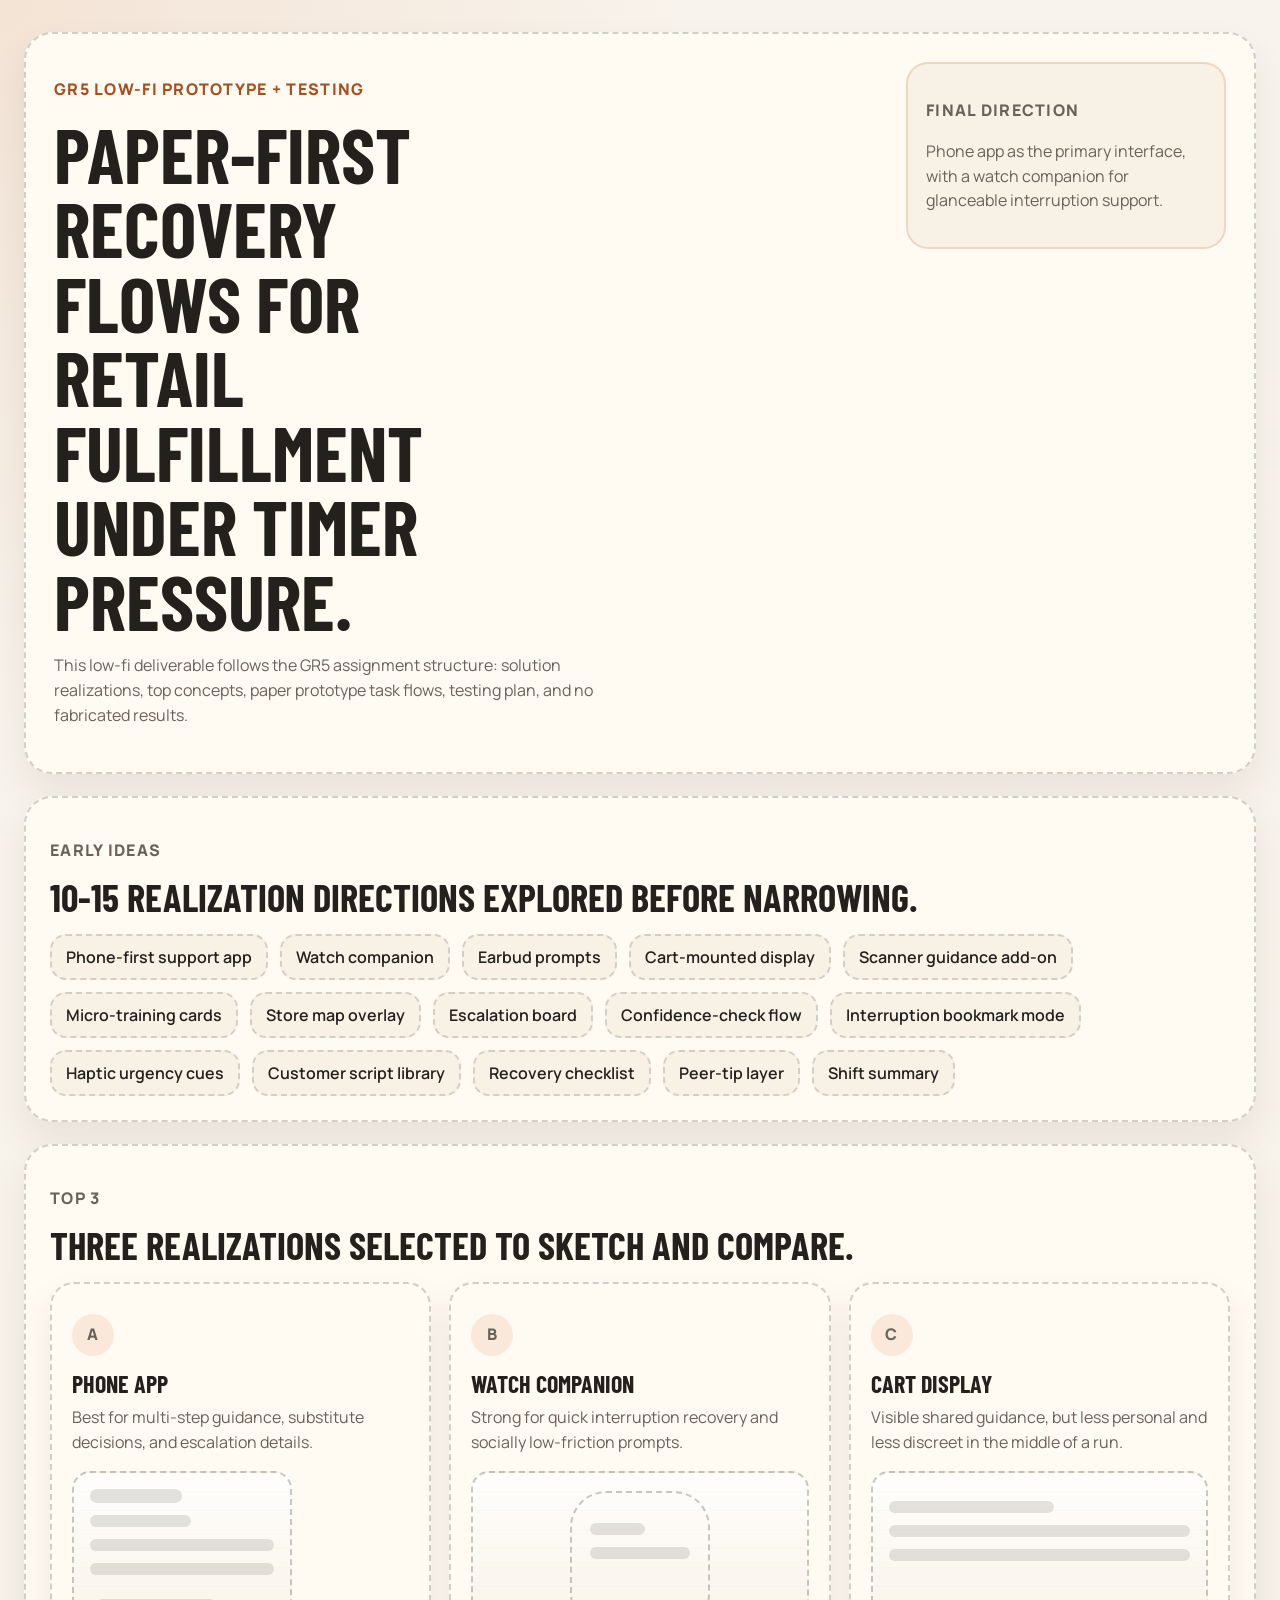
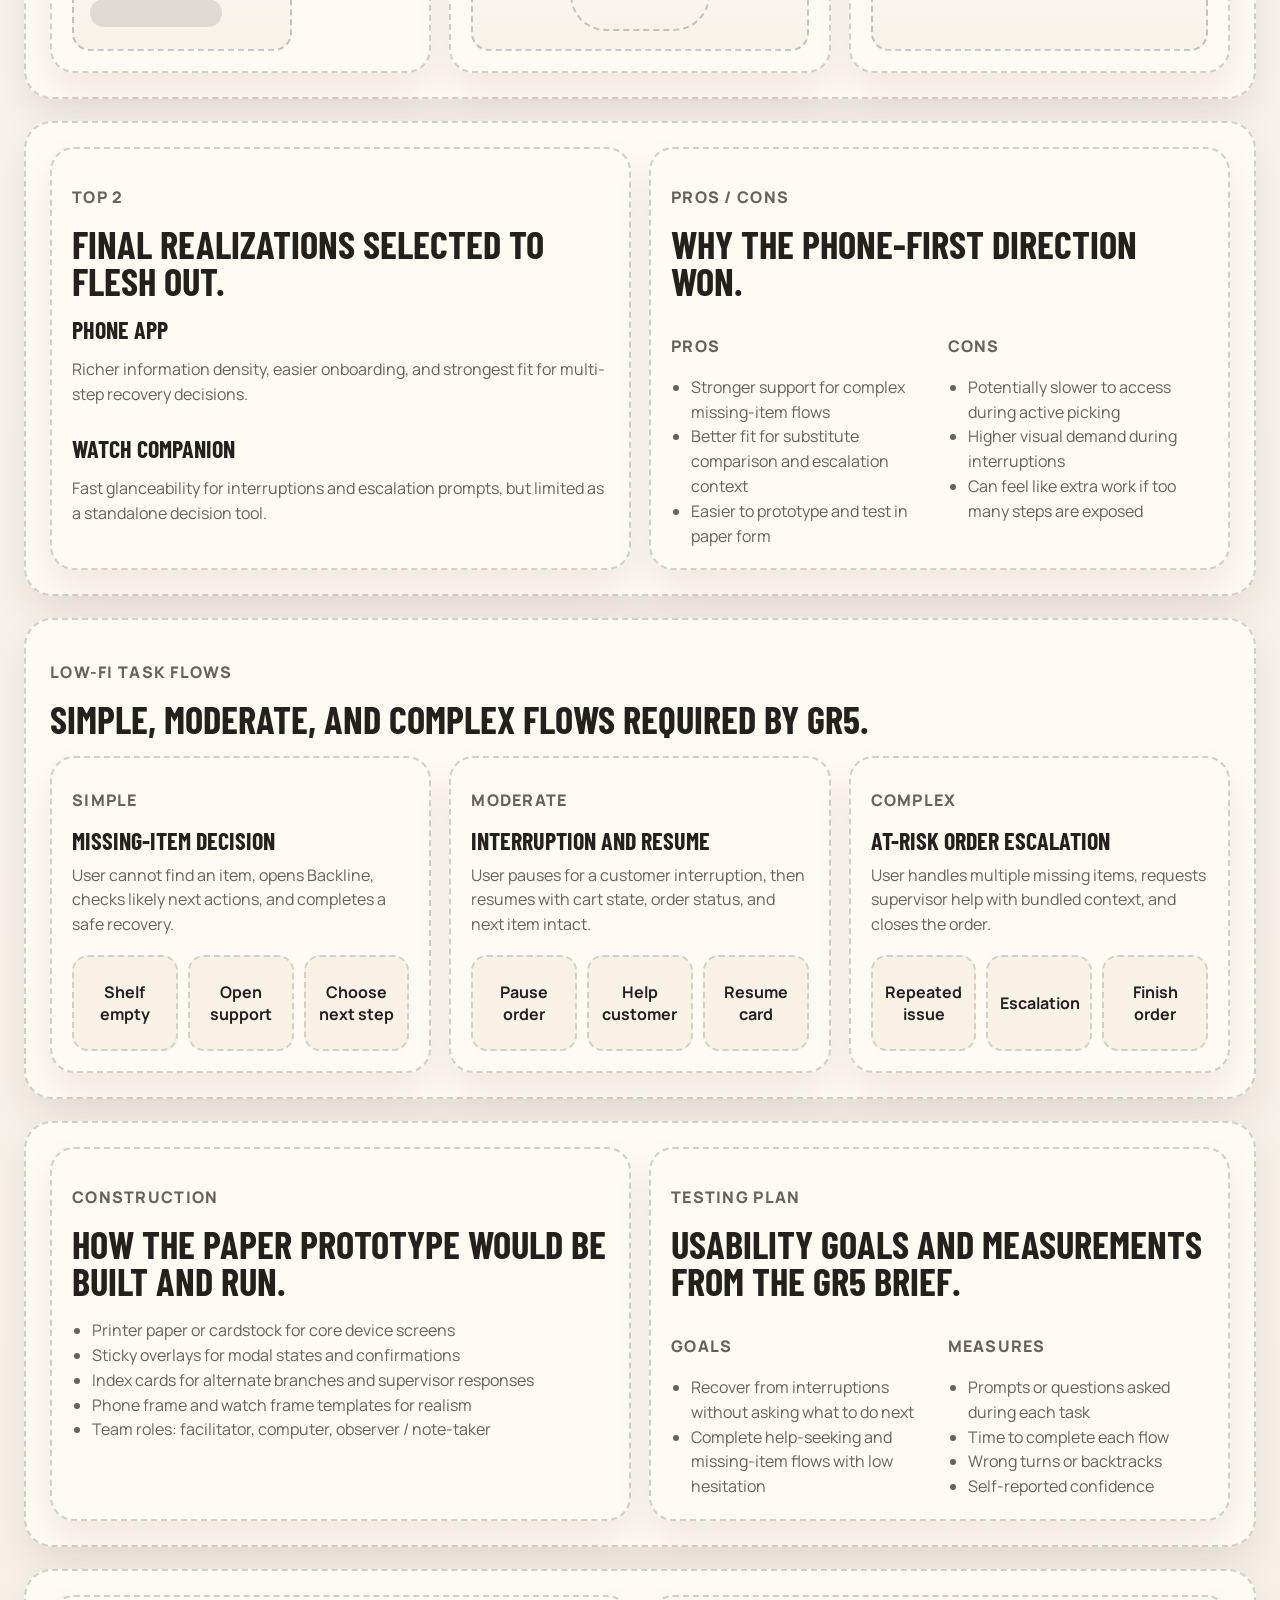
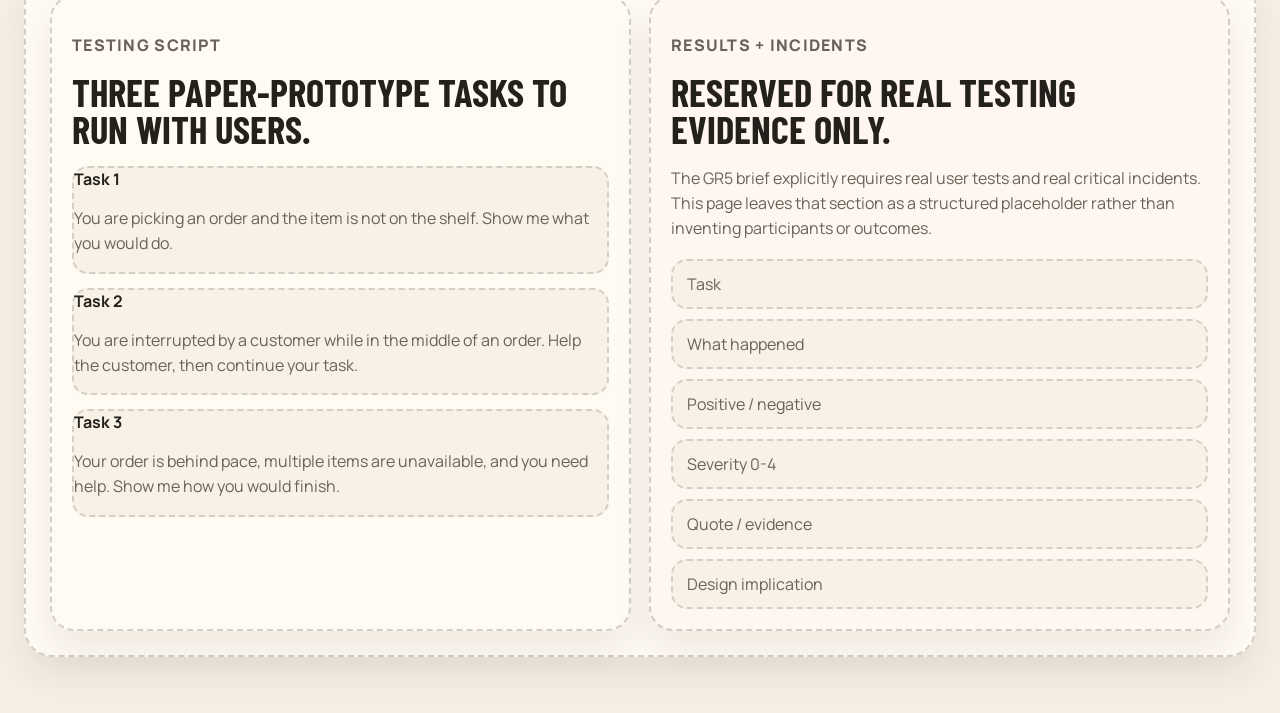
==== gr5/index.html @ 8fedb5a1 "Add GR5 and GR6 deliverables" ====
<!DOCTYPE html>
<html lang="en">
  <head>
    <meta charset="UTF-8" />
    <meta name="viewport" content="width=device-width, initial-scale=1.0" />
    <title>Backline GR5 Low-Fi Prototype</title>
    <link rel="preconnect" href="https://fonts.googleapis.com" />
    <link rel="preconnect" href="https://fonts.gstatic.com" crossorigin />
    <link
      href="https://fonts.googleapis.com/css2?family=Barlow+Condensed:wght@500;700&family=Manrope:wght@400;500;600;700&display=swap"
      rel="stylesheet"
    />
    <link rel="stylesheet" href="gr5.css" />
  </head>
  <body>
    <main class="board">
      <header class="hero">
        <div>
          <p class="eyebrow">GR5 Low-Fi Prototype + Testing</p>
          <h1>Paper-first recovery flows for retail fulfillment under timer pressure.</h1>
          <p class="lead">
            This low-fi deliverable follows the GR5 assignment structure: solution realizations,
            top concepts, paper prototype task flows, testing plan, and no fabricated results.
          </p>
        </div>
        <div class="hero-note">
          <p class="note-label">Final direction</p>
          <p>Phone app as the primary interface, with a watch companion for glanceable interruption support.</p>
        </div>
      </header>

      <section class="section">
        <div class="section-head">
          <p class="eyebrow">Early Ideas</p>
          <h2>10-15 realization directions explored before narrowing.</h2>
        </div>
        <div class="idea-cloud">
          <span>Phone-first support app</span>
          <span>Watch companion</span>
          <span>Earbud prompts</span>
          <span>Cart-mounted display</span>
          <span>Scanner guidance add-on</span>
          <span>Micro-training cards</span>
          <span>Store map overlay</span>
          <span>Escalation board</span>
          <span>Confidence-check flow</span>
          <span>Interruption bookmark mode</span>
          <span>Haptic urgency cues</span>
          <span>Customer script library</span>
          <span>Recovery checklist</span>
          <span>Peer-tip layer</span>
          <span>Shift summary</span>
        </div>
      </section>

      <section class="section">
        <div class="section-head">
          <p class="eyebrow">Top 3</p>
          <h2>Three realizations selected to sketch and compare.</h2>
        </div>
        <div class="concept-grid">
          <article class="concept-card">
            <p class="card-tag">A</p>
            <h3>Phone app</h3>
            <p>Best for multi-step guidance, substitute decisions, and escalation details.</p>
            <div class="paper phone-paper">
              <div class="paper-top"></div>
              <div class="paper-line short"></div>
              <div class="paper-line"></div>
              <div class="paper-line"></div>
              <div class="paper-button"></div>
            </div>
          </article>
          <article class="concept-card">
            <p class="card-tag">B</p>
            <h3>Watch companion</h3>
            <p>Strong for quick interruption recovery and socially low-friction prompts.</p>
            <div class="paper watch-paper">
              <div class="paper-watch-face">
                <div class="paper-line short"></div>
                <div class="paper-line"></div>
              </div>
            </div>
          </article>
          <article class="concept-card">
            <p class="card-tag">C</p>
            <h3>Cart display</h3>
            <p>Visible shared guidance, but less personal and less discreet in the middle of a run.</p>
            <div class="paper cart-paper">
              <div class="paper-line short"></div>
              <div class="paper-line"></div>
              <div class="paper-line"></div>
            </div>
          </article>
        </div>
      </section>

      <section class="section split">
        <article class="panel">
          <div class="section-head">
            <p class="eyebrow">Top 2</p>
            <h2>Final realizations selected to flesh out.</h2>
          </div>
          <div class="decision-list">
            <div>
              <h3>Phone app</h3>
              <p>Richer information density, easier onboarding, and strongest fit for multi-step recovery decisions.</p>
            </div>
            <div>
              <h3>Watch companion</h3>
              <p>Fast glanceability for interruptions and escalation prompts, but limited as a standalone decision tool.</p>
            </div>
          </div>
        </article>
        <article class="panel">
          <div class="section-head">
            <p class="eyebrow">Pros / Cons</p>
            <h2>Why the phone-first direction won.</h2>
          </div>
          <div class="pros-cons">
            <div>
              <p class="mini-head">Pros</p>
              <ul>
                <li>Stronger support for complex missing-item flows</li>
                <li>Better fit for substitute comparison and escalation context</li>
                <li>Easier to prototype and test in paper form</li>
              </ul>
            </div>
            <div>
              <p class="mini-head">Cons</p>
              <ul>
                <li>Potentially slower to access during active picking</li>
                <li>Higher visual demand during interruptions</li>
                <li>Can feel like extra work if too many steps are exposed</li>
              </ul>
            </div>
          </div>
        </article>
      </section>

      <section class="section">
        <div class="section-head">
          <p class="eyebrow">Low-Fi Task Flows</p>
          <h2>Simple, moderate, and complex flows required by GR5.</h2>
        </div>
        <div class="flow-grid">
          <article class="flow-card">
            <p class="flow-level">Simple</p>
            <h3>Missing-item decision</h3>
            <p>User cannot find an item, opens Backline, checks likely next actions, and completes a safe recovery.</p>
            <div class="sketch-strip">
              <div class="sketch-card">Shelf empty</div>
              <div class="sketch-card">Open support</div>
              <div class="sketch-card">Choose next step</div>
            </div>
          </article>
          <article class="flow-card">
            <p class="flow-level">Moderate</p>
            <h3>Interruption and resume</h3>
            <p>User pauses for a customer interruption, then resumes with cart state, order status, and next item intact.</p>
            <div class="sketch-strip">
              <div class="sketch-card">Pause order</div>
              <div class="sketch-card">Help customer</div>
              <div class="sketch-card">Resume card</div>
            </div>
          </article>
          <article class="flow-card">
            <p class="flow-level">Complex</p>
            <h3>At-risk order escalation</h3>
            <p>User handles multiple missing items, requests supervisor help with bundled context, and closes the order.</p>
            <div class="sketch-strip">
              <div class="sketch-card">Repeated issue</div>
              <div class="sketch-card">Escalation</div>
              <div class="sketch-card">Finish order</div>
            </div>
          </article>
        </div>
      </section>

      <section class="section split">
        <article class="panel">
          <div class="section-head">
            <p class="eyebrow">Construction</p>
            <h2>How the paper prototype would be built and run.</h2>
          </div>
          <ul class="detail-list">
            <li>Printer paper or cardstock for core device screens</li>
            <li>Sticky overlays for modal states and confirmations</li>
            <li>Index cards for alternate branches and supervisor responses</li>
            <li>Phone frame and watch frame templates for realism</li>
            <li>Team roles: facilitator, computer, observer / note-taker</li>
          </ul>
        </article>
        <article class="panel">
          <div class="section-head">
            <p class="eyebrow">Testing Plan</p>
            <h2>Usability goals and measurements from the GR5 brief.</h2>
          </div>
          <div class="test-grid">
            <div>
              <p class="mini-head">Goals</p>
              <ul>
                <li>Recover from interruptions without asking what to do next</li>
                <li>Complete help-seeking and missing-item flows with low hesitation</li>
              </ul>
            </div>
            <div>
              <p class="mini-head">Measures</p>
              <ul>
                <li>Prompts or questions asked during each task</li>
                <li>Time to complete each flow</li>
                <li>Wrong turns or backtracks</li>
                <li>Self-reported confidence</li>
              </ul>
            </div>
          </div>
        </article>
      </section>

      <section class="section split">
        <article class="panel">
          <div class="section-head">
            <p class="eyebrow">Testing Script</p>
            <h2>Three paper-prototype tasks to run with users.</h2>
          </div>
          <div class="script-stack">
            <div><strong>Task 1</strong><p>You are picking an order and the item is not on the shelf. Show me what you would do.</p></div>
            <div><strong>Task 2</strong><p>You are interrupted by a customer while in the middle of an order. Help the customer, then continue your task.</p></div>
            <div><strong>Task 3</strong><p>Your order is behind pace, multiple items are unavailable, and you need help. Show me how you would finish.</p></div>
          </div>
        </article>
        <article class="panel warning-panel">
          <div class="section-head">
            <p class="eyebrow">Results + Incidents</p>
            <h2>Reserved for real testing evidence only.</h2>
          </div>
          <p>
            The GR5 brief explicitly requires real user tests and real critical incidents. This page
            leaves that section as a structured placeholder rather than inventing participants or outcomes.
          </p>
          <div class="incident-template">
            <span>Task</span>
            <span>What happened</span>
            <span>Positive / negative</span>
            <span>Severity 0-4</span>
            <span>Quote / evidence</span>
            <span>Design implication</span>
          </div>
        </article>
      </section>
    </main>
  </body>
</html>
---- gr5/gr5.css ----
:root {
  --bg: #f5efe5;
  --paper: #fffaf2;
  --paper-2: #f7f1e6;
  --ink: #24211d;
  --muted: #6a625a;
  --accent: #d36b2d;
  --accent-dark: #a84e1d;
  --line: rgba(36, 33, 29, 0.2);
  --shadow: 0 18px 36px rgba(52, 41, 31, 0.08);
}

* {
  box-sizing: border-box;
}

body {
  margin: 0;
  font-family: "Manrope", sans-serif;
  color: var(--ink);
  background:
    radial-gradient(circle at top left, rgba(211, 107, 45, 0.12), transparent 18%),
    linear-gradient(180deg, #f8f4ed 0%, var(--bg) 100%);
}

.board {
  max-width: 1380px;
  margin: 0 auto;
  padding: 32px 24px 56px;
}

.hero,
.section,
.panel,
.concept-card,
.flow-card {
  background: var(--paper);
  border: 2px dashed var(--line);
  box-shadow: var(--shadow);
}

.hero {
  display: grid;
  grid-template-columns: minmax(0, 1.2fr) 320px;
  gap: 24px;
  padding: 28px;
  border-radius: 28px;
}

.eyebrow,
.note-label,
.card-tag,
.flow-level,
.mini-head {
  text-transform: uppercase;
  letter-spacing: 0.08em;
  font-weight: 800;
}

.eyebrow,
.note-label,
.flow-level,
.mini-head {
  color: var(--accent-dark);
}

h1,
h2,
h3 {
  margin: 0;
  font-family: "Barlow Condensed", sans-serif;
  text-transform: uppercase;
  line-height: 0.97;
}

h1 {
  margin-top: 10px;
  max-width: 12ch;
  font-size: clamp(3.2rem, 6vw, 5.4rem);
}

h2 {
  margin-top: 8px;
  font-size: clamp(2.1rem, 3vw, 3.4rem);
}

h3 {
  font-size: 1.5rem;
}

.lead,
.hero-note p,
.section p,
li {
  color: var(--muted);
  line-height: 1.55;
}

.lead {
  margin-top: 16px;
  max-width: 56ch;
}

.hero-note {
  align-self: start;
  padding: 18px;
  border-radius: 22px;
  background: var(--paper-2);
  border: 2px solid rgba(211, 107, 45, 0.2);
}

.section {
  margin-top: 22px;
  padding: 24px;
  border-radius: 28px;
}

.section-head {
  margin-bottom: 18px;
}

.idea-cloud {
  display: flex;
  flex-wrap: wrap;
  gap: 12px;
}

.idea-cloud span,
.script-stack div,
.incident-template span {
  border-radius: 16px;
  background: var(--paper-2);
  border: 2px dashed rgba(36, 33, 29, 0.16);
}

.idea-cloud span {
  padding: 10px 14px;
  color: var(--ink);
  font-weight: 600;
}

.concept-grid,
.flow-grid {
  display: grid;
  gap: 18px;
}

.concept-grid {
  grid-template-columns: repeat(3, minmax(0, 1fr));
}

.concept-card,
.flow-card,
.panel {
  padding: 20px;
  border-radius: 24px;
}

.card-tag {
  display: inline-flex;
  align-items: center;
  justify-content: center;
  width: 42px;
  height: 42px;
  border-radius: 50%;
  background: rgba(211, 107, 45, 0.12);
}

.concept-card p,
.flow-card p {
  margin-top: 10px;
}

.paper {
  margin-top: 16px;
  min-height: 180px;
  padding: 16px;
  border-radius: 18px;
  background:
    linear-gradient(180deg, rgba(255, 255, 255, 0.7), rgba(247, 241, 230, 0.9)),
    repeating-linear-gradient(
      180deg,
      transparent,
      transparent 18px,
      rgba(36, 33, 29, 0.06) 18px,
      rgba(36, 33, 29, 0.06) 19px
    );
  border: 2px dashed rgba(36, 33, 29, 0.24);
}

.phone-paper {
  max-width: 220px;
}

.watch-paper {
  display: grid;
  place-items: center;
}

.paper-watch-face {
  width: 140px;
  height: 140px;
  padding: 18px;
  border-radius: 36px;
  border: 2px dashed rgba(36, 33, 29, 0.24);
}

.paper-top,
.paper-line,
.paper-button {
  border-radius: 999px;
  background: rgba(36, 33, 29, 0.12);
}

.paper-top {
  width: 50%;
  height: 14px;
}

.paper-line {
  margin-top: 12px;
  height: 12px;
}

.paper-line.short {
  width: 55%;
}

.paper-button {
  margin-top: 24px;
  width: 72%;
  height: 28px;
}

.split {
  display: grid;
  grid-template-columns: repeat(2, minmax(0, 1fr));
  gap: 18px;
}

.decision-list,
.test-grid,
.script-stack {
  display: grid;
  gap: 14px;
}

.pros-cons,
.test-grid {
  display: grid;
  grid-template-columns: repeat(2, minmax(0, 1fr));
  gap: 16px;
}

ul {
  margin: 12px 0 0;
  padding-left: 20px;
}

.flow-grid {
  grid-template-columns: repeat(3, minmax(0, 1fr));
}

.sketch-strip {
  display: grid;
  grid-template-columns: repeat(3, minmax(0, 1fr));
  gap: 10px;
  margin-top: 18px;
}

.sketch-card {
  display: grid;
  place-items: center;
  min-height: 96px;
  padding: 12px;
  text-align: center;
  color: var(--ink);
  font-weight: 700;
  border-radius: 16px;
  background: var(--paper-2);
  border: 2px dashed rgba(36, 33, 29, 0.16);
}

.warning-panel {
  background: #fff7ef;
}

.incident-template {
  margin-top: 18px;
  display: grid;
  gap: 10px;
}

.incident-template span {
  display: block;
  padding: 12px 14px;
  color: var(--muted);
}

@media (max-width: 980px) {
  .hero,
  .concept-grid,
  .flow-grid,
  .split,
  .pros-cons,
  .test-grid {
    grid-template-columns: 1fr;
  }
}
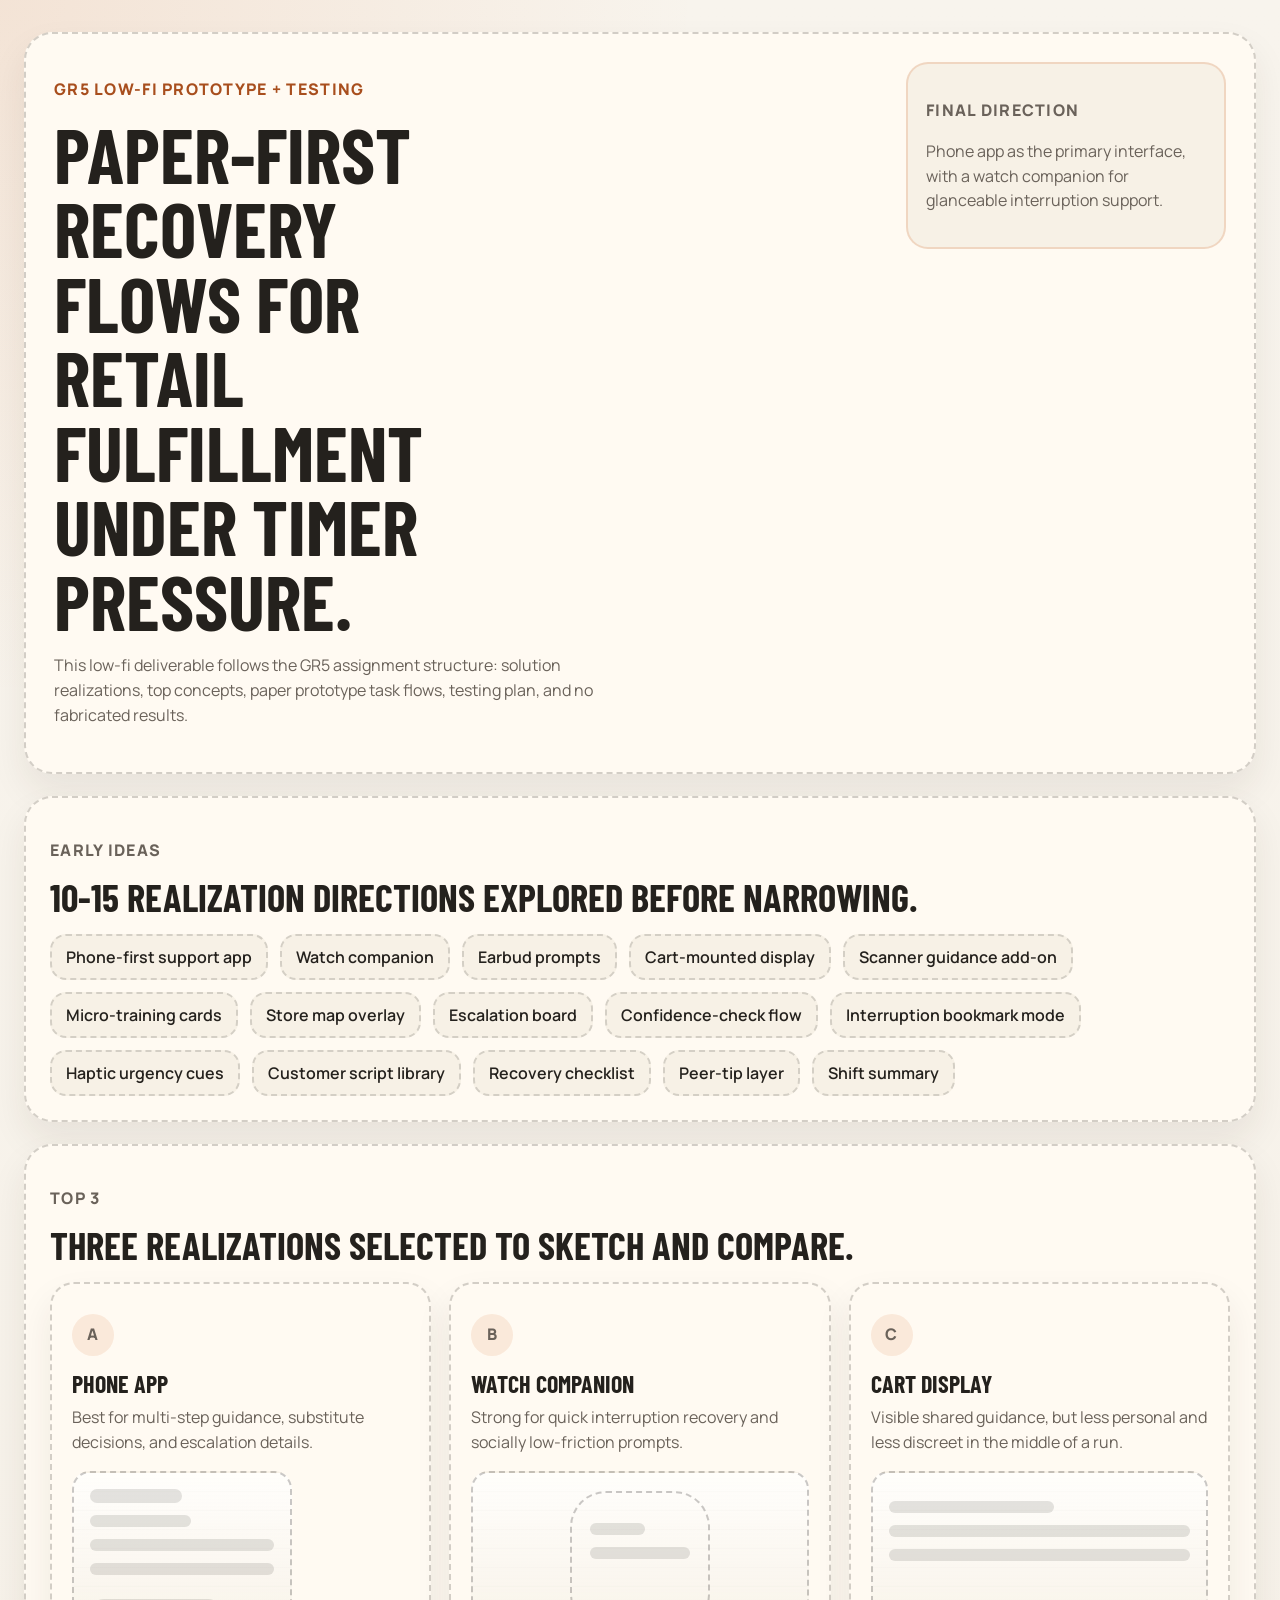
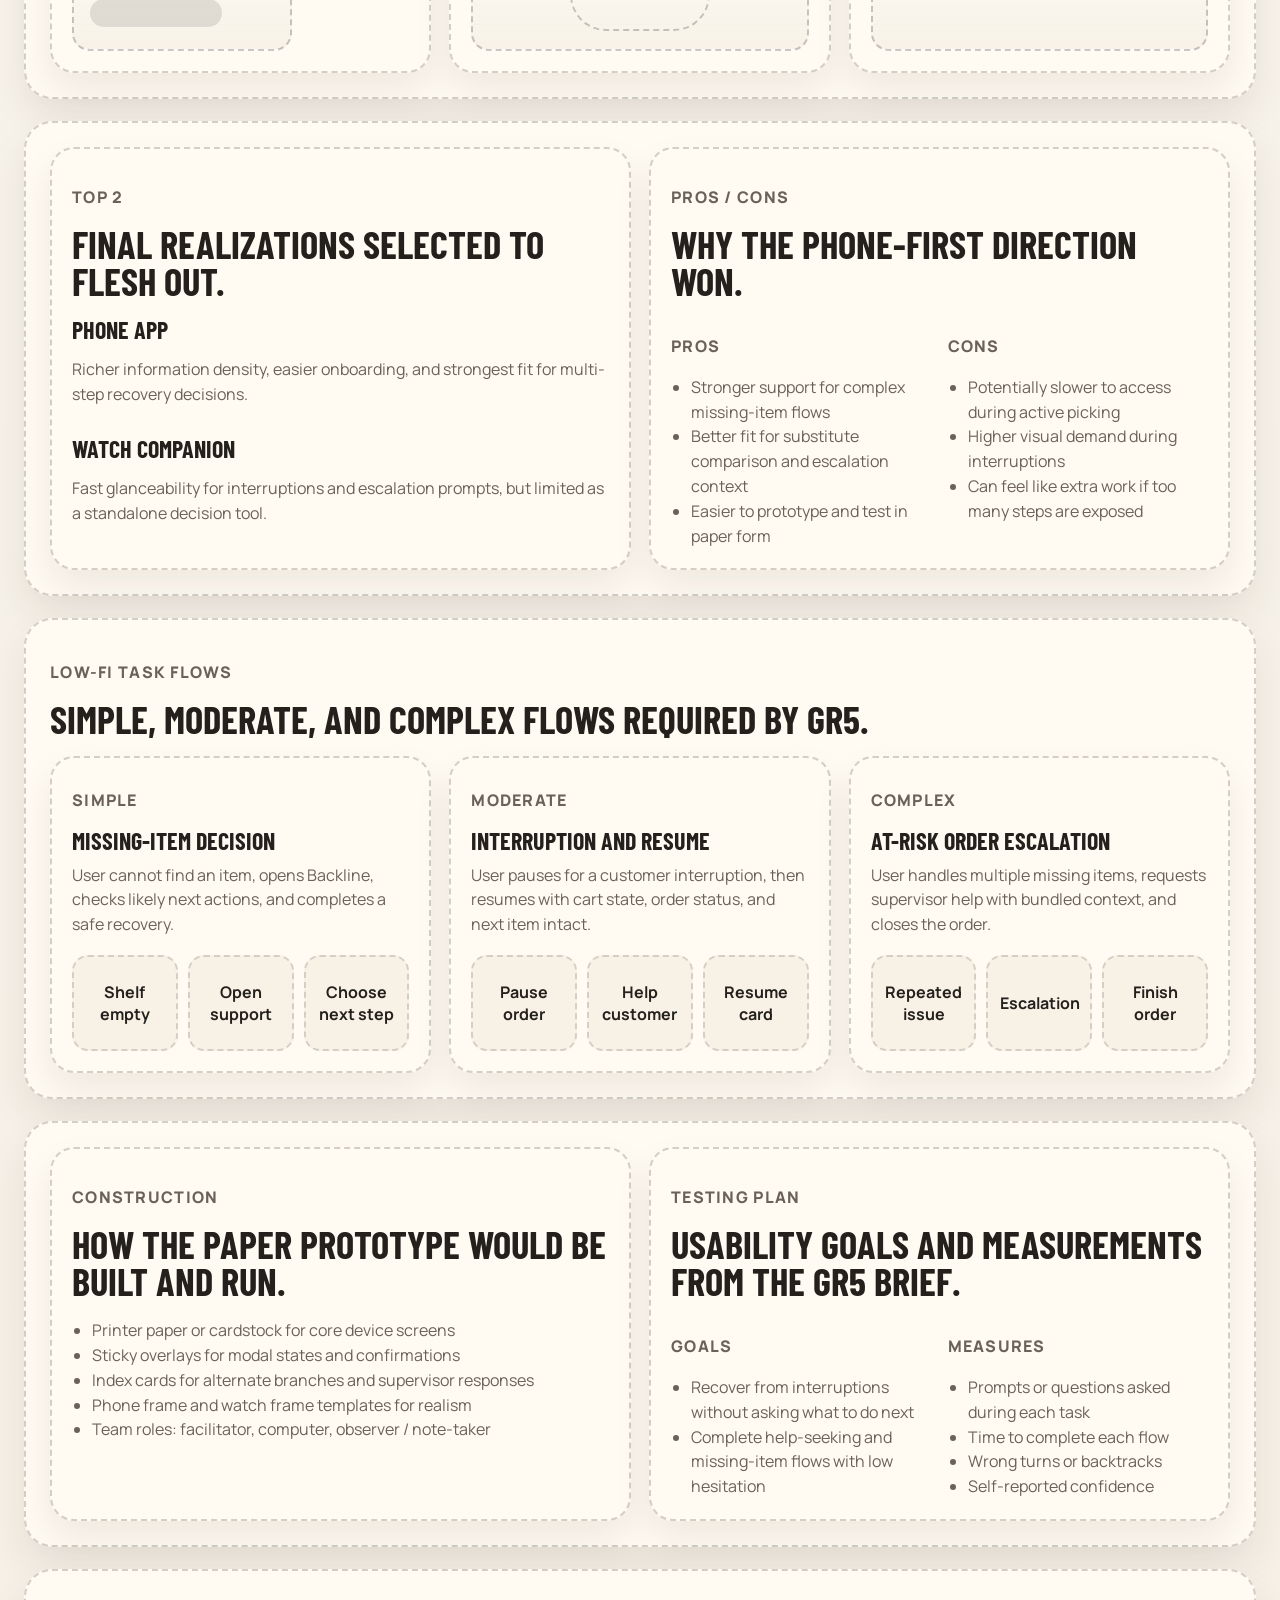
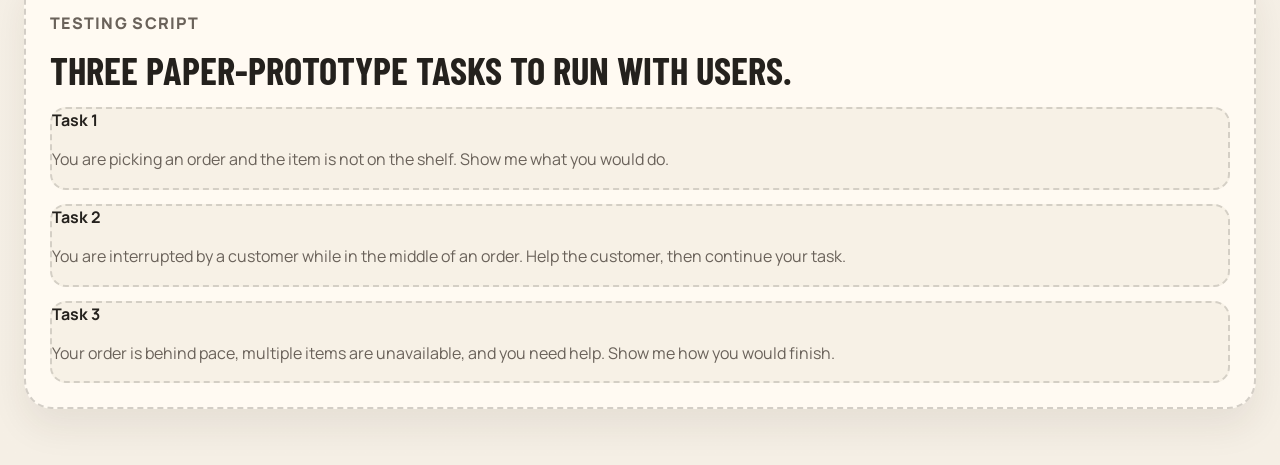
==== commit 146fe2eb: "Remove unfinished deliverable placeholders" ====
--- a/gr5/index.html
+++ b/gr5/index.html
@@ -217,36 +217,16 @@
         </article>
       </section>
 
-      <section class="section split">
-        <article class="panel">
-          <div class="section-head">
-            <p class="eyebrow">Testing Script</p>
-            <h2>Three paper-prototype tasks to run with users.</h2>
-          </div>
-          <div class="script-stack">
-            <div><strong>Task 1</strong><p>You are picking an order and the item is not on the shelf. Show me what you would do.</p></div>
-            <div><strong>Task 2</strong><p>You are interrupted by a customer while in the middle of an order. Help the customer, then continue your task.</p></div>
-            <div><strong>Task 3</strong><p>Your order is behind pace, multiple items are unavailable, and you need help. Show me how you would finish.</p></div>
-          </div>
-        </article>
-        <article class="panel warning-panel">
-          <div class="section-head">
-            <p class="eyebrow">Results + Incidents</p>
-            <h2>Reserved for real testing evidence only.</h2>
-          </div>
-          <p>
-            The GR5 brief explicitly requires real user tests and real critical incidents. This page
-            leaves that section as a structured placeholder rather than inventing participants or outcomes.
-          </p>
-          <div class="incident-template">
-            <span>Task</span>
-            <span>What happened</span>
-            <span>Positive / negative</span>
-            <span>Severity 0-4</span>
-            <span>Quote / evidence</span>
-            <span>Design implication</span>
-          </div>
-        </article>
+      <section class="section">
+        <div class="section-head">
+          <p class="eyebrow">Testing Script</p>
+          <h2>Three paper-prototype tasks to run with users.</h2>
+        </div>
+        <div class="script-stack">
+          <div><strong>Task 1</strong><p>You are picking an order and the item is not on the shelf. Show me what you would do.</p></div>
+          <div><strong>Task 2</strong><p>You are interrupted by a customer while in the middle of an order. Help the customer, then continue your task.</p></div>
+          <div><strong>Task 3</strong><p>Your order is behind pace, multiple items are unavailable, and you need help. Show me how you would finish.</p></div>
+        </div>
       </section>
     </main>
   </body>
